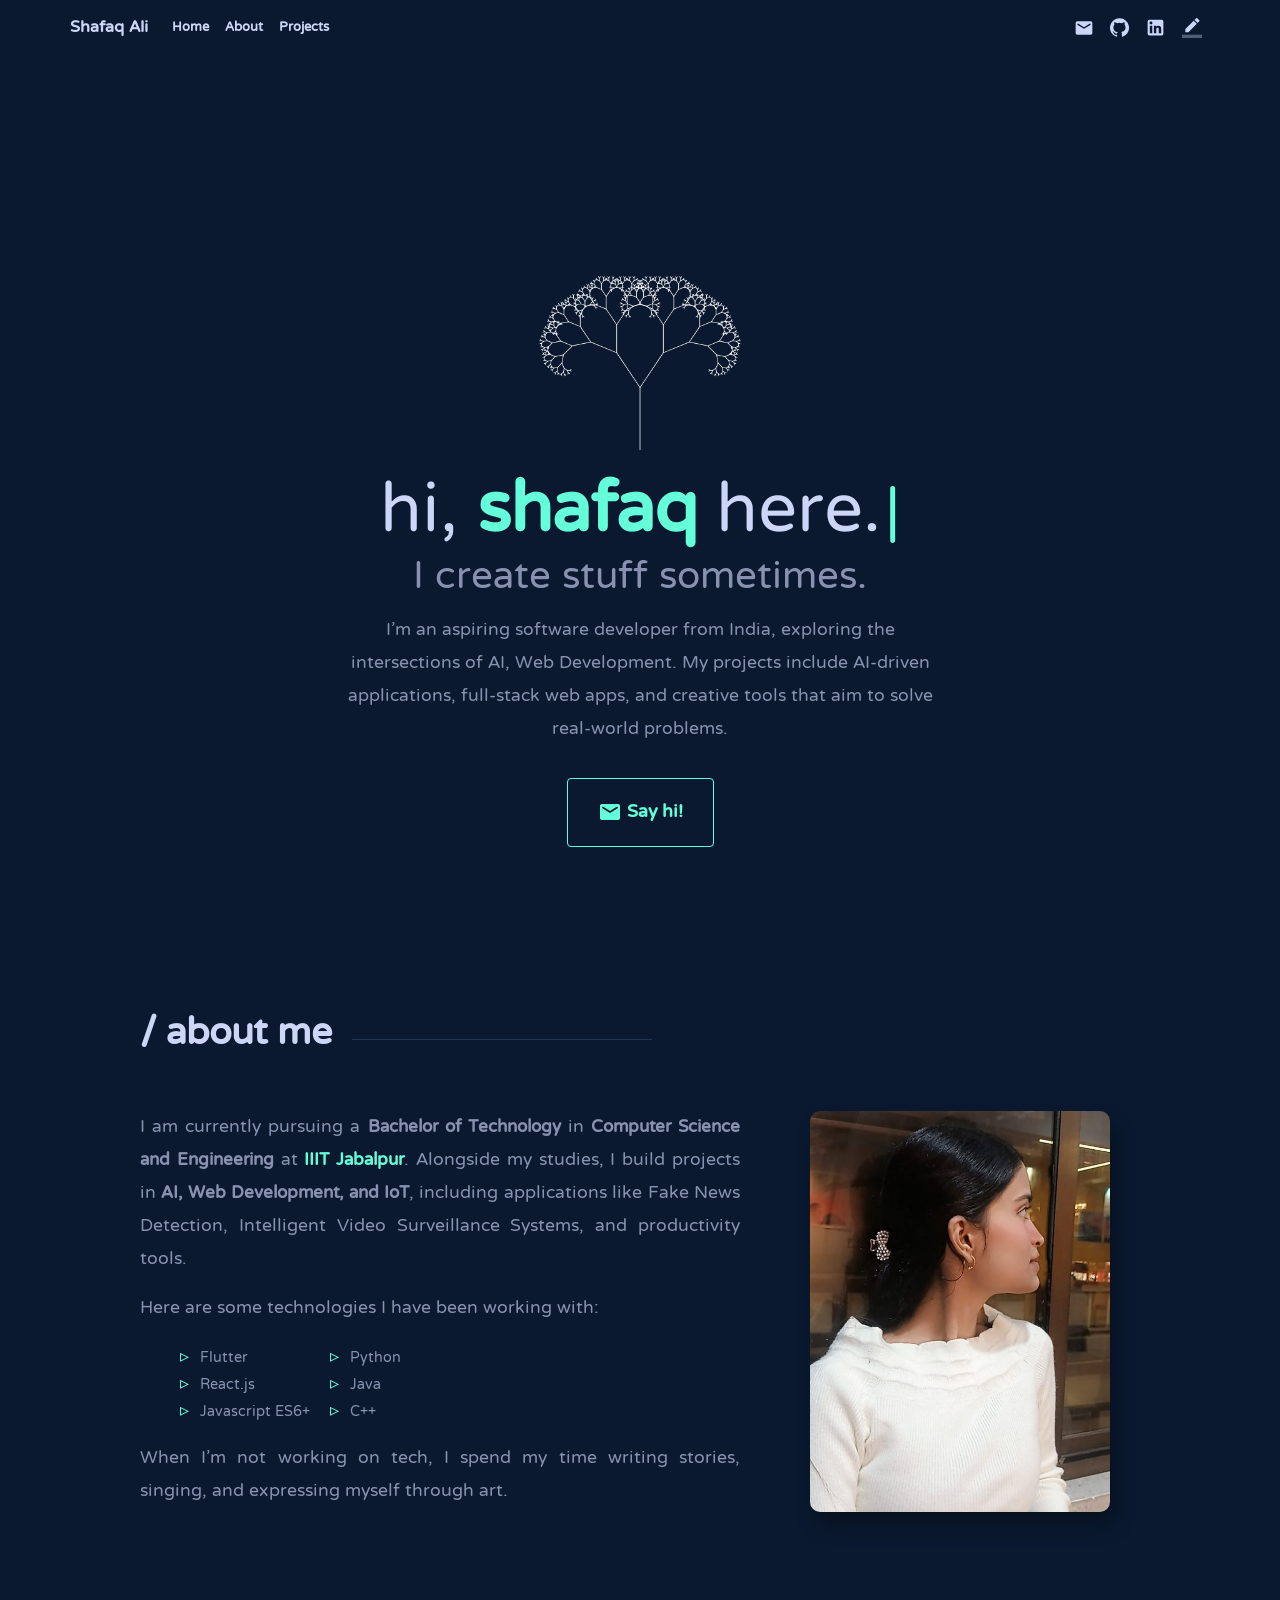
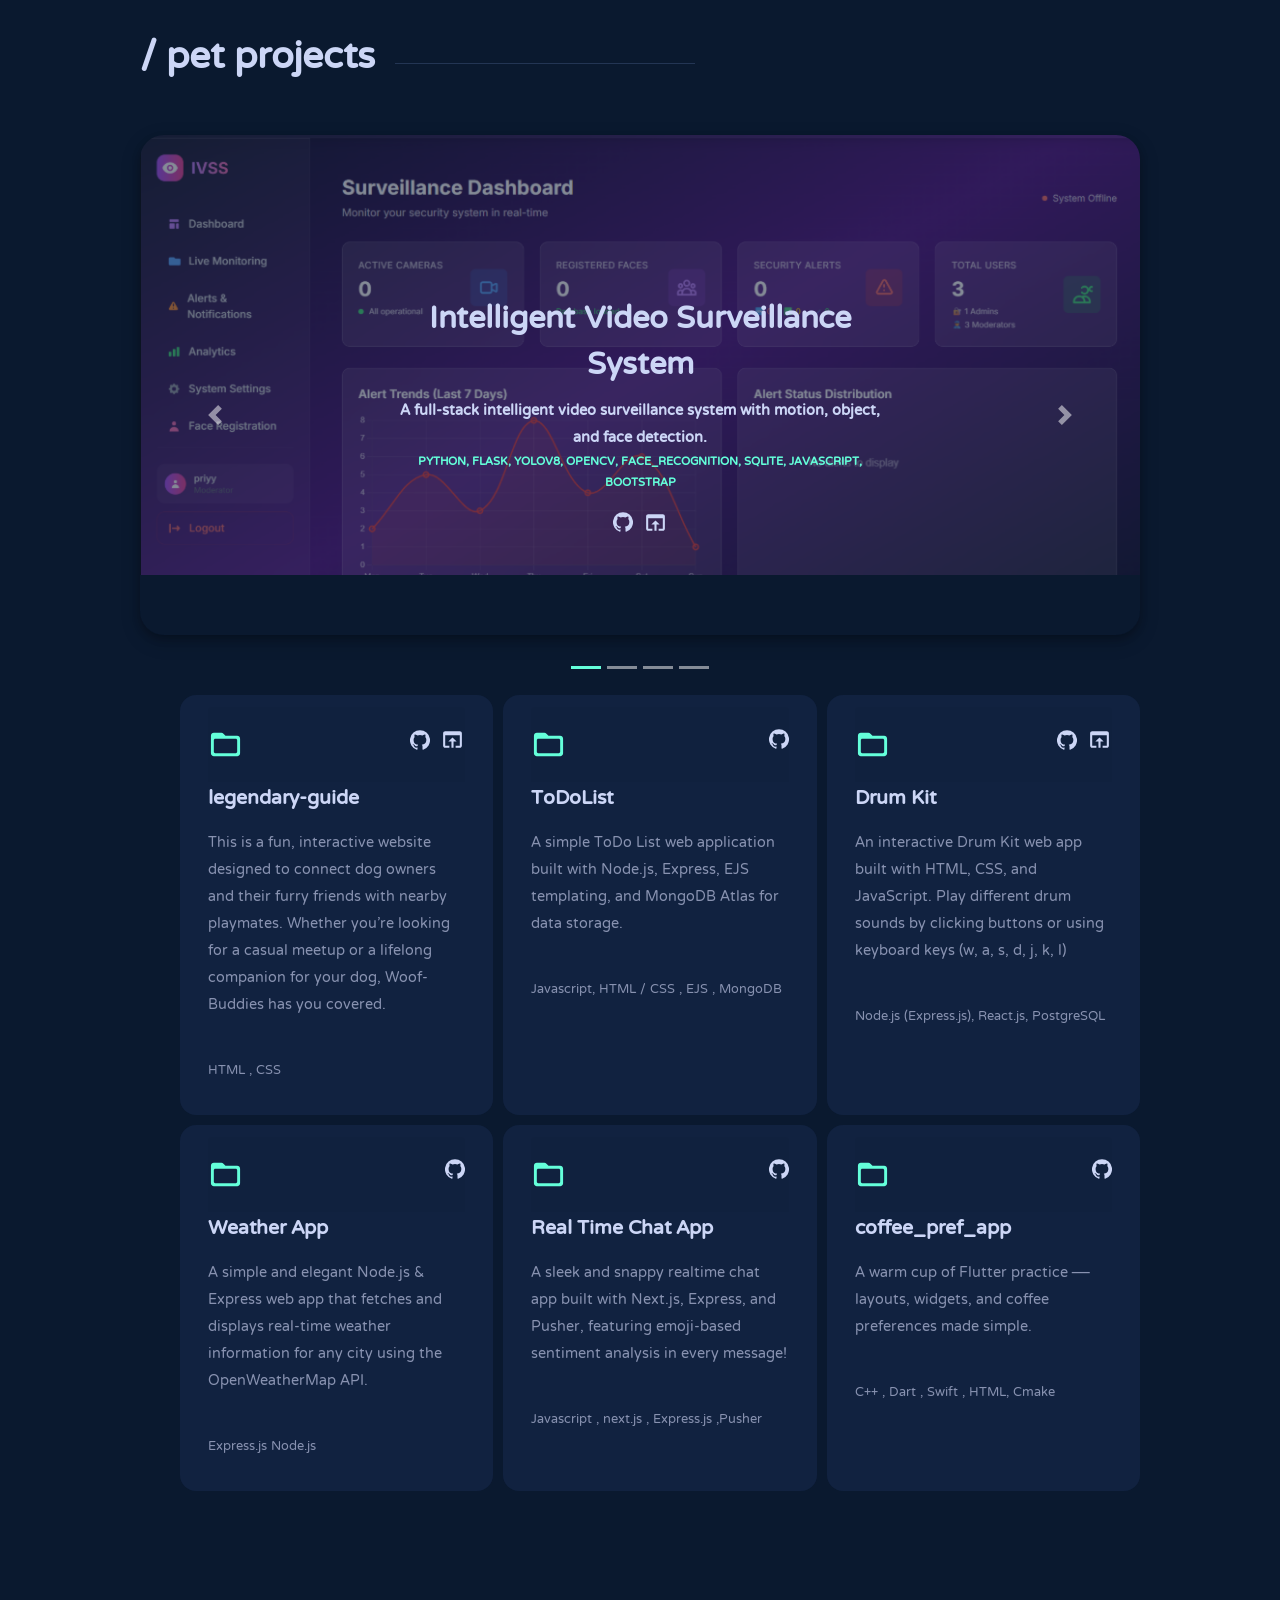
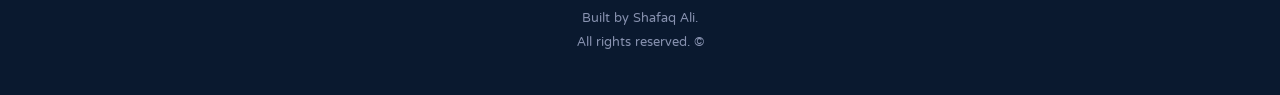
==== index.html @ 70369026 "Updates" ====
<!doctype html><html lang="en"><head><meta charset="utf-8"/><link rel="icon" href="/favicon.ico"/><meta name="viewport" content="width=device-width,initial-scale=1"/><meta name="theme-color" content="#f8f9fa"/><meta name="description" content="Web site created using create-react-app"/><link rel="apple-touch-icon" href="/logo192.png"/><link rel="manifest" href="/manifest.json"/><title>Shafaq</title><script defer="defer" src="/static/js/main.7521718c.js"></script><link href="/static/css/main.98ec026b.css" rel="stylesheet"></head><body><noscript>You need to enable JavaScript to run this app.</noscript><div id="root"></div></body><style>@import url(https://fonts.googleapis.com/css2?family=NTR&display=swap);</style></html>
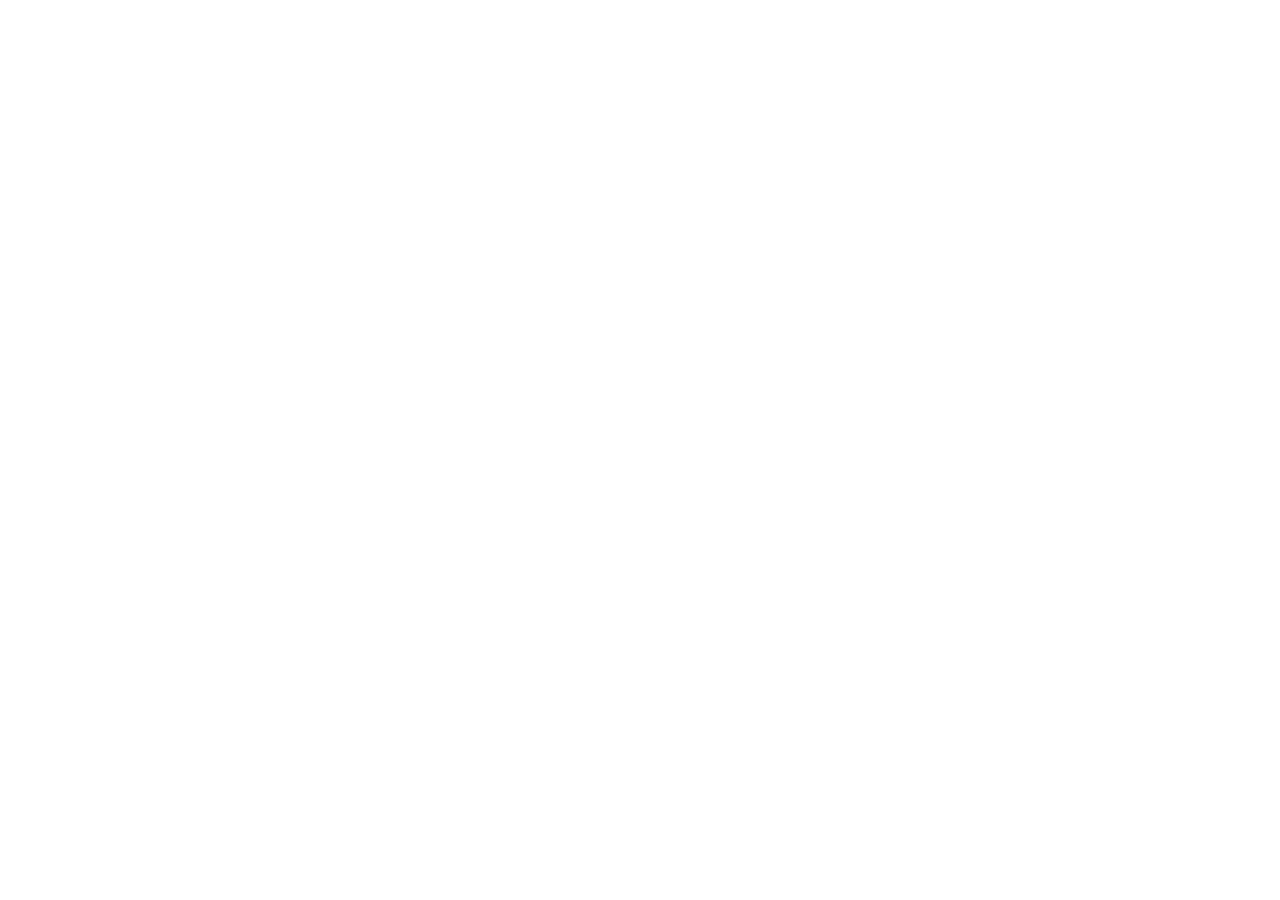
==== commit 6889704e: "Updates" ====
--- a/index.html
+++ b/index.html
@@ -1 +1 @@
-<!doctype html><html lang="en"><head><meta charset="utf-8"/><link rel="icon" href="/favicon.ico"/><meta name="viewport" content="width=device-width,initial-scale=1"/><meta name="theme-color" content="#f8f9fa"/><meta name="description" content="Web site created using create-react-app"/><link rel="apple-touch-icon" href="/logo192.png"/><link rel="manifest" href="/manifest.json"/><title>Shafaq</title><script defer="defer" src="/static/js/main.7521718c.js"></script><link href="/static/css/main.98ec026b.css" rel="stylesheet"></head><body><noscript>You need to enable JavaScript to run this app.</noscript><div id="root"></div></body><style>@import url(https://fonts.googleapis.com/css2?family=NTR&display=swap);</style></html>+<!doctype html><html lang="en"><head><meta charset="utf-8"/><link rel="icon" href="/Shafaq/favicon.ico"/><meta name="viewport" content="width=device-width,initial-scale=1"/><meta name="theme-color" content="#f8f9fa"/><meta name="description" content="Web site created using create-react-app"/><link rel="apple-touch-icon" href="/Shafaq/logo192.png"/><link rel="manifest" href="/Shafaq/manifest.json"/><title>Shafaq</title><script defer="defer" src="/Shafaq/static/js/main.7521718c.js"></script><link href="/Shafaq/static/css/main.98ec026b.css" rel="stylesheet"></head><body><noscript>You need to enable JavaScript to run this app.</noscript><div id="root"></div></body><style>@import url(https://fonts.googleapis.com/css2?family=NTR&display=swap);</style></html>
